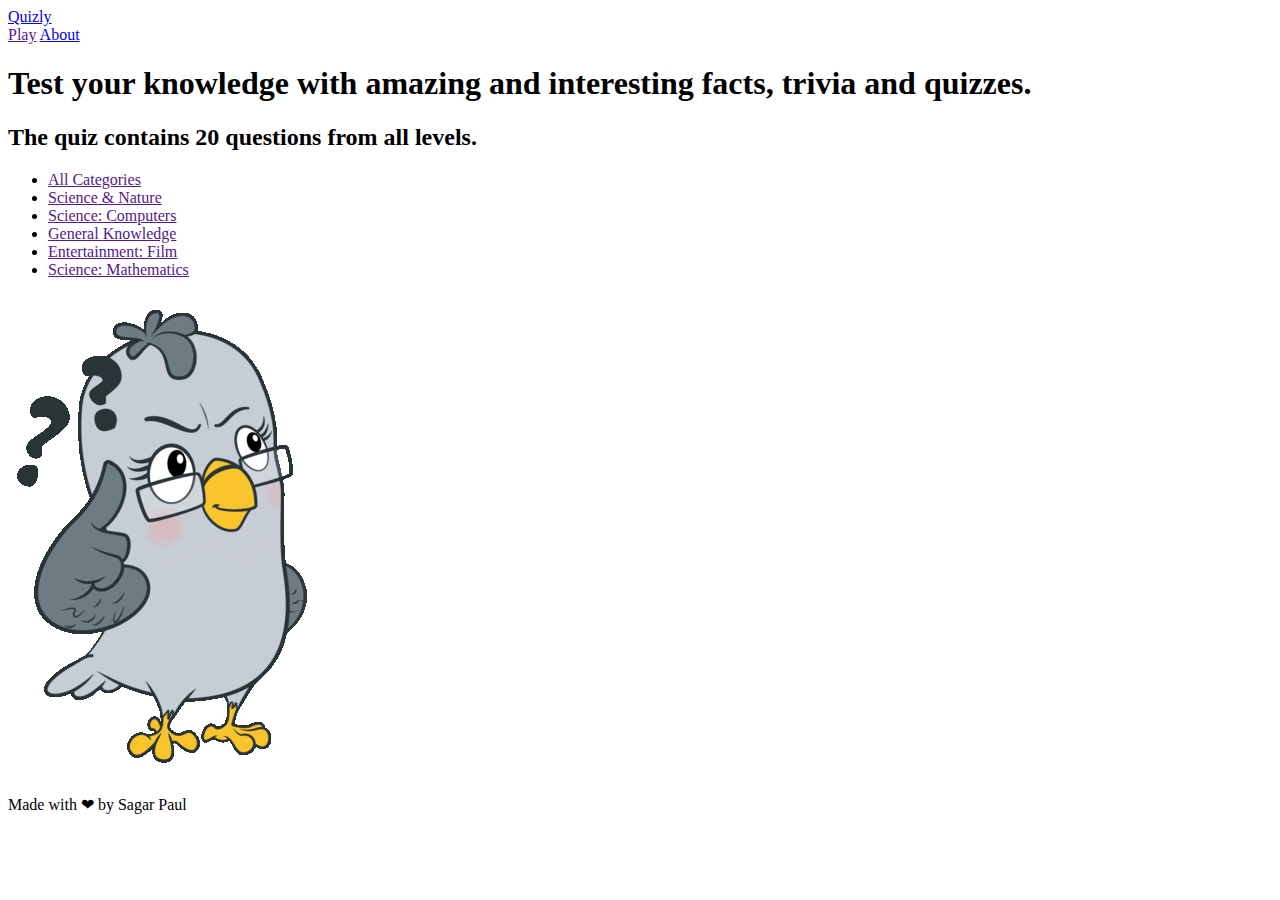
==== index.html @ c450d1fe "html files" ====
<!DOCTYPE html>
<html lang="en">

<head>
    <meta charset="UTF-8">
    <meta http-equiv="X-UA-Compatible" content="IE=edge">
    <meta name="viewport" content="width=device-width, initial-scale=1.0">
    <title>Quizly | By Sagar paul</title>
    <link rel="stylesheet" href="css/style.css">
</head>

<body>
    <nav>
        <a class="logo" href="index.html">Quizly</a>
        <div class="links">
            <a href="" class="play">Play</a>
            <a href="about.html" class="about">About</a>
        </div>
    </nav>

    <main>
        <div class="details">
            <h1 class="heading">Test your knowledge with amazing and interesting facts, trivia and quizzes.</h1>
            <h2 class="sub">The quiz contains 20 questions from all levels.</h2>
            <div class="topics">
                <ul>
                    <li class="topic play"><a href="">All Categories</a></li>
                    <li class="topic sn"><a href="">Science & Nature</a></li>
                    <li class="topic sc"><a href="">Science: Computers</a></li>
                    <li class="topic gk"><a href="">General Knowledge</a></li>
                    <li class="topic ef"><a href="">Entertainment: Film</a></li>
                    <li class="topic sm"><a href="">Science: Mathematics</a></li>
                </ul>
            </div>
        </div>
        <div class="gif playground">
            <img src="gif/giphy.gif" alt="" srcset="">
        </div>
    </main>

    <footer>
        <p>Made with ❤ by Sagar Paul</p>
    </footer>


    <script src="js/app.js"></script>
</body>

</html>
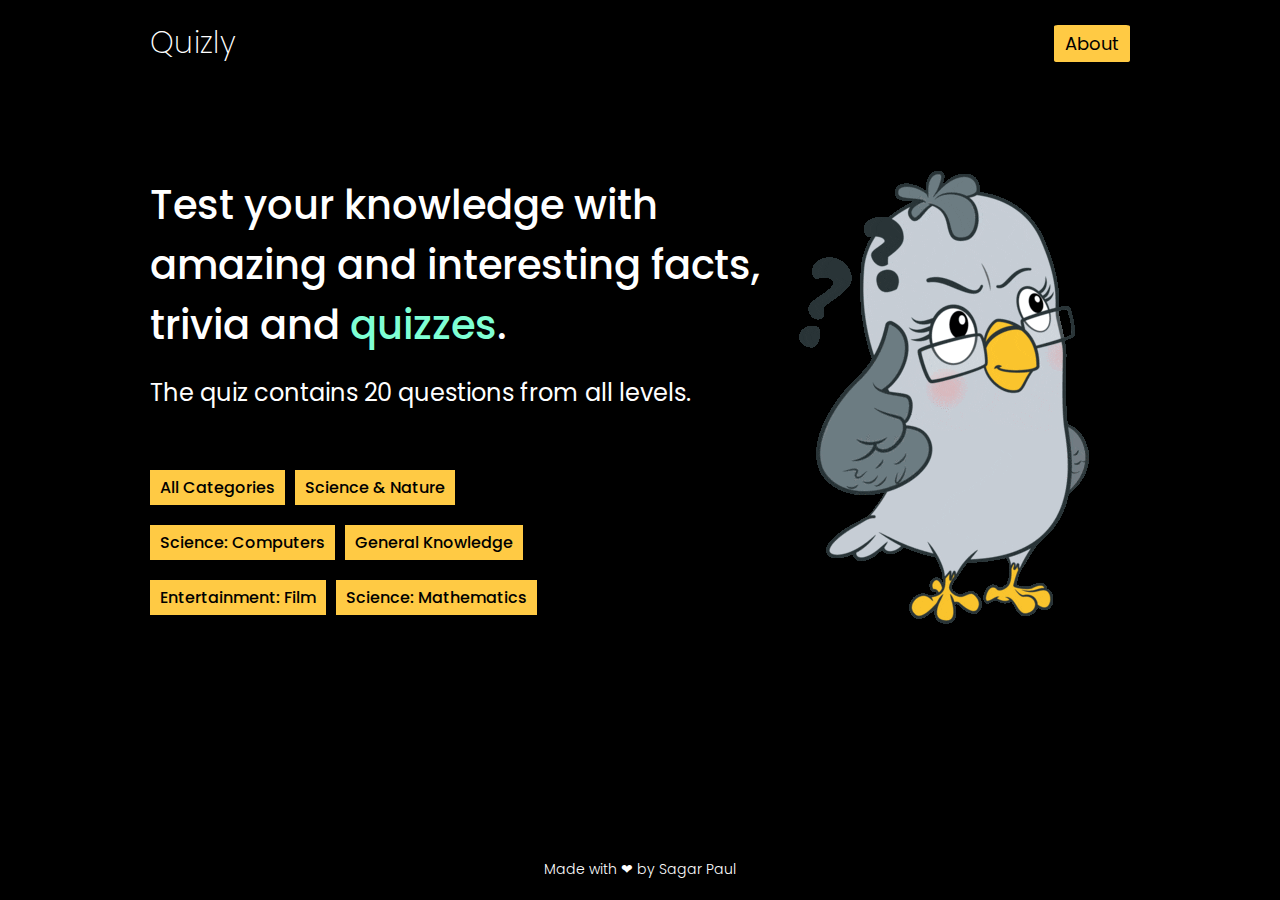
==== commit 72043511: "Add files via upload" ====
--- a/index.html
+++ b/index.html
@@ -13,28 +13,38 @@
     <nav>
         <a class="logo" href="index.html">Quizly</a>
         <div class="links">
-            <a href="" class="play">Play</a>
             <a href="about.html" class="about">About</a>
         </div>
     </nav>
 
     <main>
         <div class="details">
-            <h1 class="heading">Test your knowledge with amazing and interesting facts, trivia and quizzes.</h1>
+            <h1 class="heading">Test your knowledge with amazing and interesting facts, trivia and <span>quizzes</span>.
+            </h1>
             <h2 class="sub">The quiz contains 20 questions from all levels.</h2>
             <div class="topics">
-                <ul>
-                    <li class="topic play"><a href="">All Categories</a></li>
-                    <li class="topic sn"><a href="">Science & Nature</a></li>
-                    <li class="topic sc"><a href="">Science: Computers</a></li>
-                    <li class="topic gk"><a href="">General Knowledge</a></li>
-                    <li class="topic ef"><a href="">Entertainment: Film</a></li>
-                    <li class="topic sm"><a href="">Science: Mathematics</a></li>
-                </ul>
+                <div class=" topic all">All Categories</div>
+                <div class="topic sn">Science & Nature</div>
+                <div class="topic sc">Science: Computers</div>
+                <div class="topic gk">General Knowledge</div>
+                <div class="topic ef">Entertainment: Film</div>
+                <div class="topic sm">Science: Mathematics</div>
             </div>
         </div>
+        <div class="quiz hide">
+            <h2 class="question">.......</h2>
+            <div class="options">
+                <div class="option-1 option"></div>
+                <div class="option-2 option"></div>
+                <div class="option-3 option"></div>
+                <div class="option-4 option"></div>
+            </div>
+            <a href="index.html" class="next">
+                <h3>Restart</h3>
+            </a>
+        </div>
         <div class="gif playground">
-            <img src="gif/giphy.gif" alt="" srcset="">
+            <img class="img" src="gif/giphy.gif" alt="" srcset="">
         </div>
     </main>
 
--- a/css/style.css
+++ b/css/style.css
@@ -0,0 +1,217 @@
+@import url('https://fonts.googleapis.com/css2?family=Poppins:wght@100;200;300;400;500;600;700&display=swap');
+
+:root {
+    --color-primary: black;
+    --color-secondary: rgb(255, 202, 68);
+    --color-tertiary: white;
+}
+
+* {
+    margin: 0;
+    padding: 0;
+    box-sizing: border-box;
+}
+
+body {
+    background-color: var(--color-primary);
+    color: var(--color-tertiary);
+    font-family: "Poppins", sans-serif;
+    width: 100%;
+    height: 100vh;
+    padding: 0 150px;
+    position: relative;
+}
+
+span {
+    color: aquamarine;
+}
+
+.hide {
+    display: none;
+}
+
+nav {
+    display: flex;
+    justify-content: space-between;
+    padding: 20px 0;
+    align-items: center;
+}
+
+nav .logo {
+    color: var(--color-tertiary);
+    font-size: 30px;
+    font-weight: 200;
+    text-decoration: none;
+}
+
+nav .play,
+nav .about {
+    margin-left: 30px;
+    text-decoration: none;
+    font-size: 18px;
+    padding: 5px 10px;
+    background-color: var(--color-secondary);
+    color: black;
+    border: 1px solid transparent;
+    border-radius: 5%;
+}
+
+main {
+    margin-top: 70px;
+    display: flex;
+    justify-content: space-between;
+    align-items: center;
+}
+
+main .heading {
+    font-size: 40px;
+    font-weight: 500;
+}
+
+main .sub {
+    margin: 20px 0 50px 0;
+    font-weight: 400;
+}
+
+.topics {
+    padding-right: 150px;
+    display: flex;
+    flex-wrap: wrap;
+}
+
+.topics .topic {
+    list-style: none;
+    font-weight: 500;
+    margin: 10px 10px 10px 0;
+    padding: 5px 10px;
+    background-color: var(--color-secondary);
+    color: black;
+    cursor: pointer
+}
+
+.topics .topic:hover {
+    background-color: aquamarine;
+}
+
+footer {
+    position: absolute;
+    font-size: 14px;
+    font-weight: 300;
+    bottom: 20px;
+    left: 50%;
+    transform: translate(-50%);
+}
+
+/* quiz */
+
+.quiz {
+    width: 50%;
+    border: 3px solid var(--color-secondary);
+    padding: 20px 30px;
+}
+
+.quiz .question {
+    font-weight: 300;
+    margin-bottom: 30px;
+}
+
+.quiz .options .option {
+    cursor: pointer;
+    display: inline-block;
+    color: black;
+    padding: 5px 10px;
+    margin: 10px 10px 10px 0;
+    font-weight: 500;
+    border: 1px solid none;
+    background-color: aquamarine;
+}
+
+.next {
+    text-decoration: none;
+    color: white;
+    display: none;
+    margin-top: 20px;
+    border: 2px solid aquamarine;
+    padding: 5px 10px;
+}
+
+.next h3 {
+    font-weight: 300;
+}
+
+
+/* responsive */
+
+@media screen and (max-width: 1200px) {
+    body {
+        padding: 0 50px;
+    }
+
+    .topics {
+        padding-right: 0;
+    }
+}
+
+@media screen and (max-width: 900px) {
+    body {
+        padding: 0 20px;
+    }
+
+    main .heading {
+        font-size: 30px;
+    }
+
+    main .sub {
+        font-size: 20px;
+    }
+}
+
+@media screen and (max-width: 768px) {
+    nav {
+        padding: 20px 0;
+    }
+
+    nav .play,
+    nav .about {
+        font-size: 14px;
+        margin-left: 10px;
+    }
+
+    main {
+        margin-top: 30px;
+        flex-direction: column;
+    }
+
+    .gif {
+        margin: 30px 0;
+    }
+
+    .quiz {
+        width: 95%;
+    }
+
+    footer {
+        color: var(--color-secondary);
+        position: relative;
+        margin: 30px 0;
+        text-align: center;
+    }
+}
+
+@media (max-width: 420px) {
+
+    nav .logo {
+        font-size: 30px;
+    }
+
+    nav .play,
+    nav .about,
+    .topics ul li {
+        font-size: 12px;
+    }
+
+    .gif img {
+        width: 80%;
+    }
+
+}